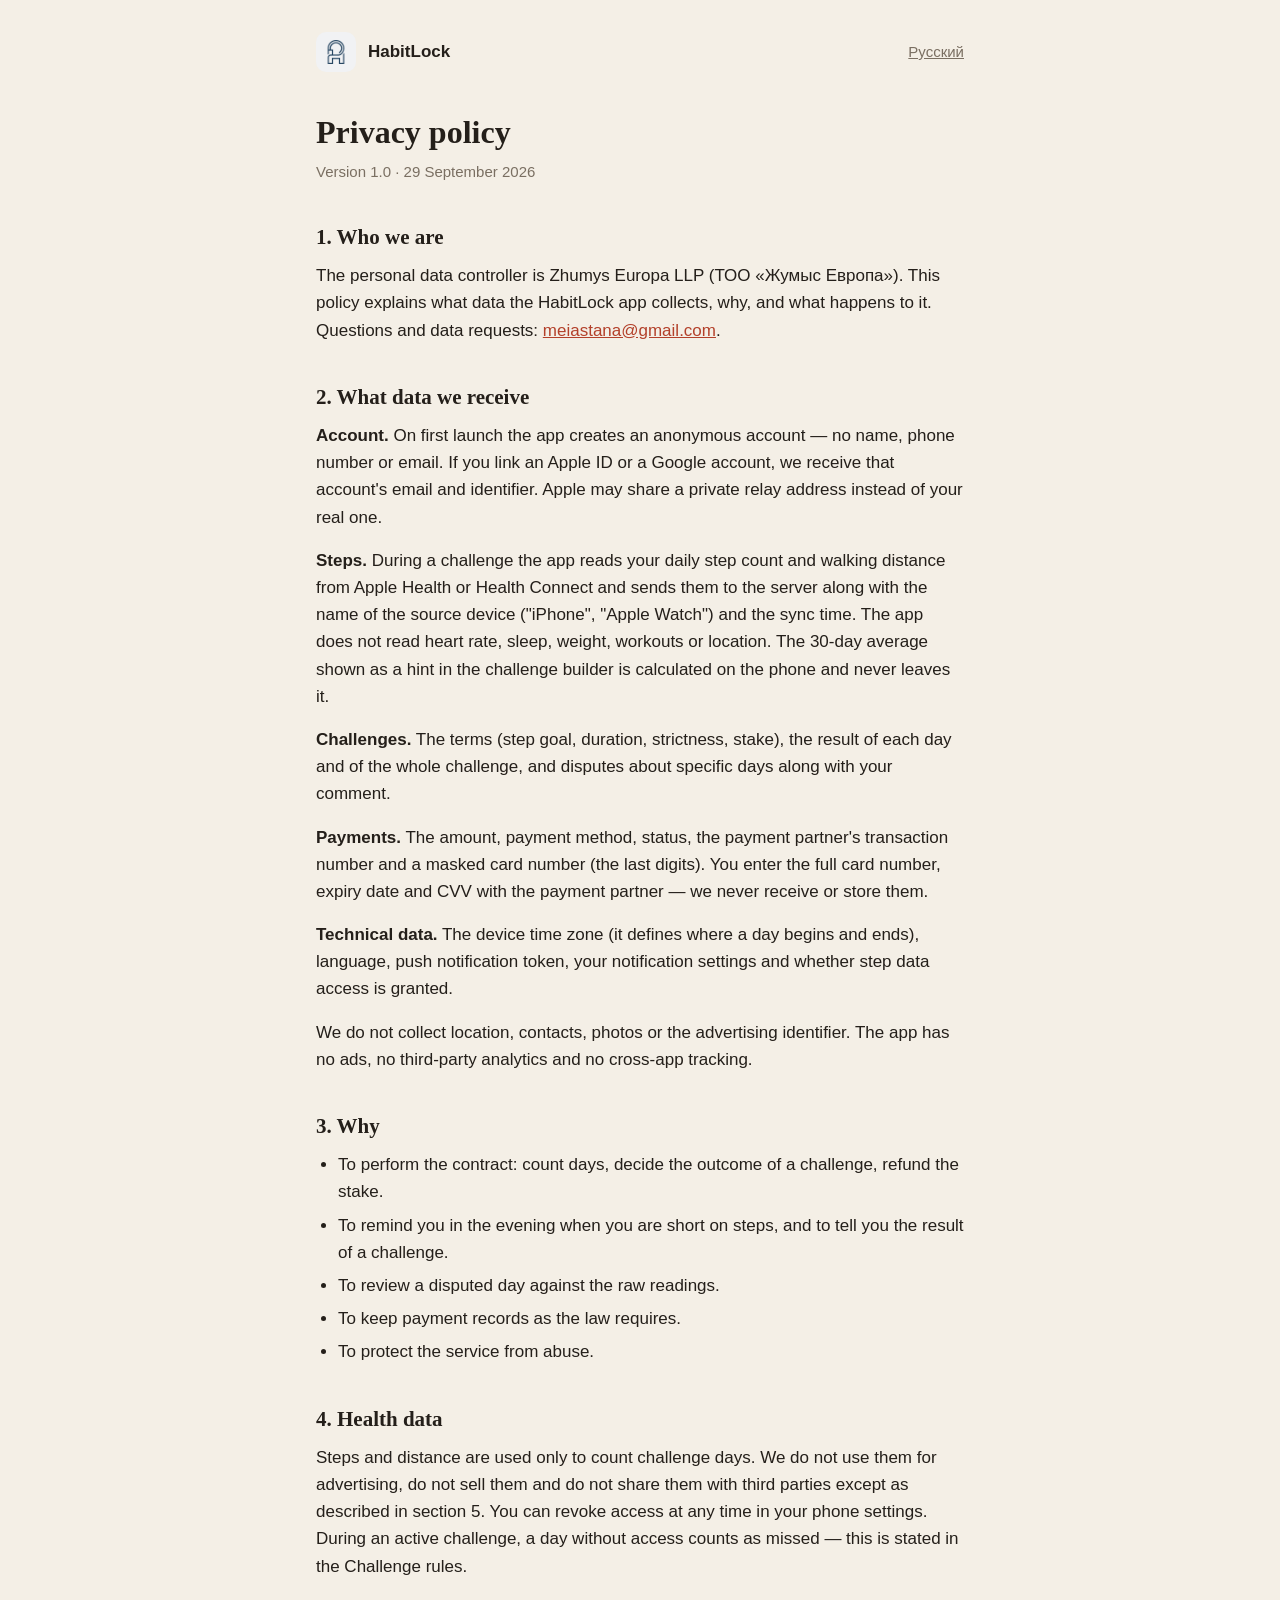
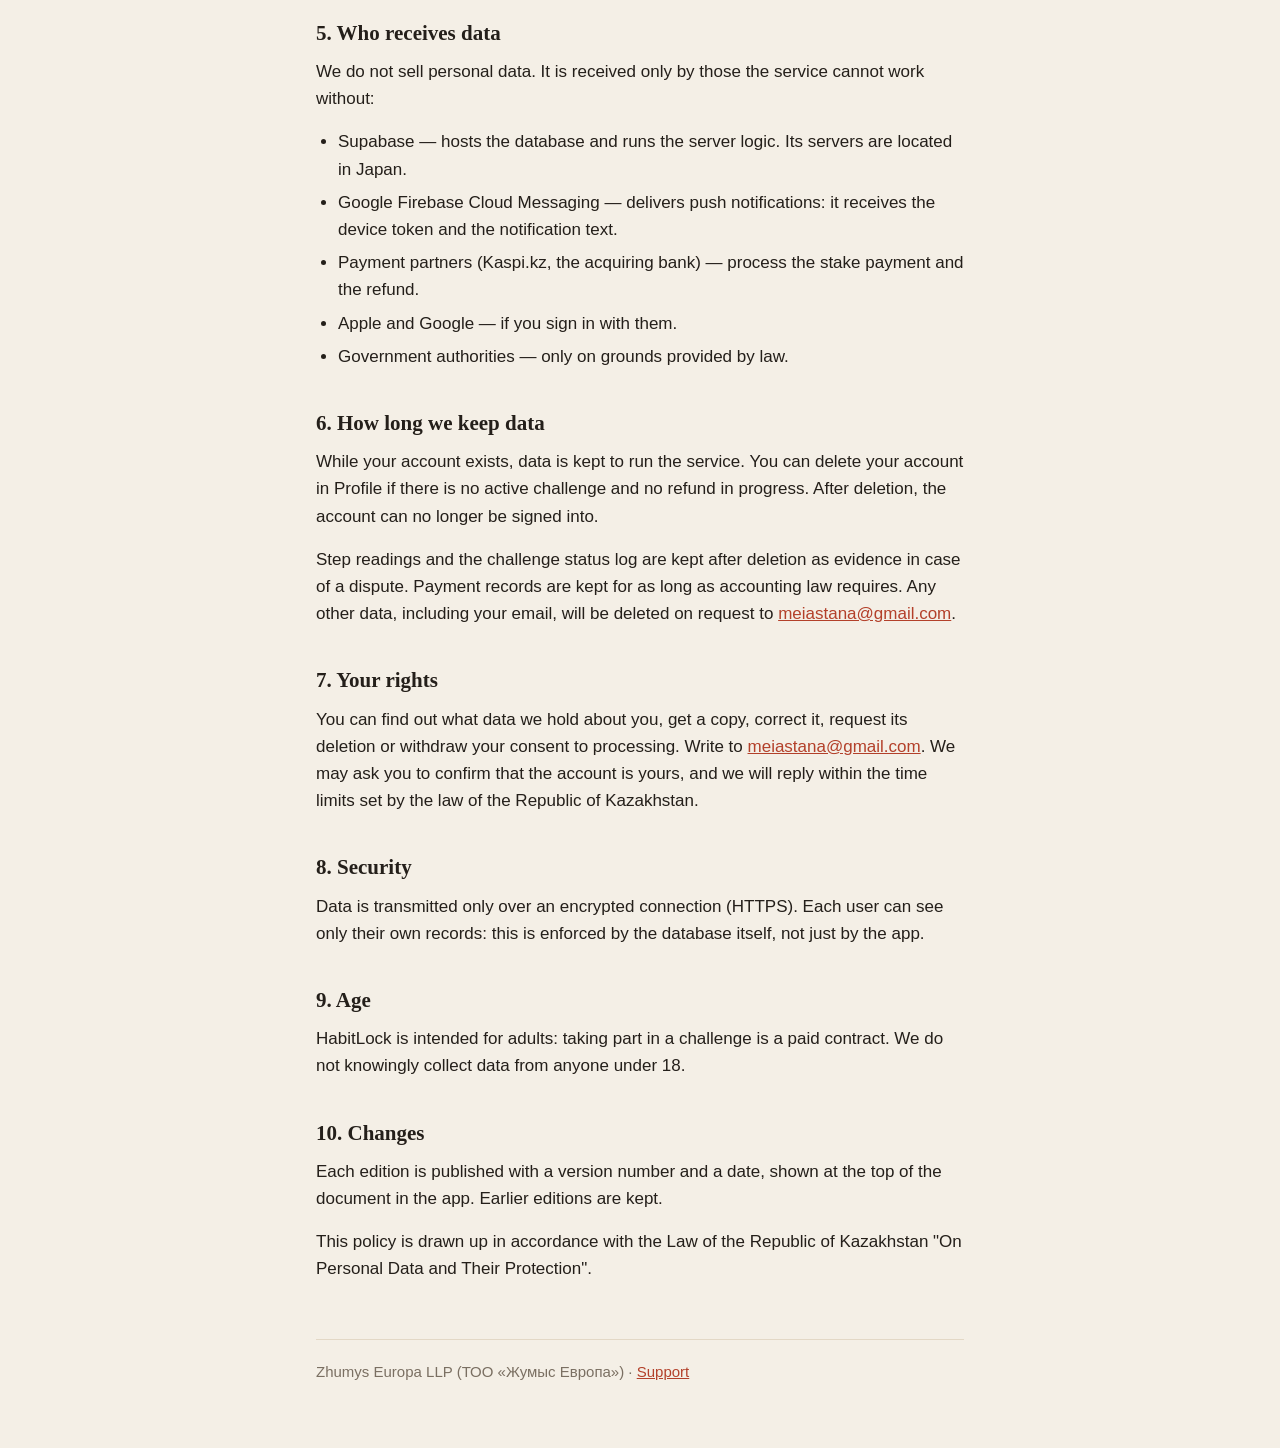
==== en/privacy/index.html @ 79a53b94 "Support page and privacy policy 1.0 Published from site/ of the app repository.  Co-Authored-By: Cla" ====
<!doctype html>
<html lang="en">
<head>
  <meta charset="utf-8">
  <meta name="viewport" content="width=device-width, initial-scale=1">
  <title>Privacy policy — HabitLock</title>
  <link rel="icon" href="../../icon.png">
  <link rel="stylesheet" href="../../style.css">
</head>
<body>
<main>
  <header>
    <a class="brand" href="../"><img src="../../icon.png" alt="">HabitLock</a>
    <a class="lang" href="../../privacy/" hreflang="ru">Русский</a>
  </header>

  <!-- Same text as in the app: supabase/migrations/20260929090000_privacy_policy.sql -->
  <h1>Privacy policy</h1>
  <p class="meta">Version 1.0 · 29 September 2026</p>

  <h2>1. Who we are</h2>
  <p>The personal data controller is Zhumys Europa LLP (ТОО «Жумыс Европа»). This policy explains what data the HabitLock app collects, why, and what happens to it. Questions and data requests: <a href="mailto:meiastana@gmail.com">meiastana@gmail.com</a>.</p>

  <h2>2. What data we receive</h2>
  <p><strong>Account.</strong> On first launch the app creates an anonymous account — no name, phone number or email. If you link an Apple ID or a Google account, we receive that account's email and identifier. Apple may share a private relay address instead of your real one.</p>
  <p><strong>Steps.</strong> During a challenge the app reads your daily step count and walking distance from Apple Health or Health Connect and sends them to the server along with the name of the source device ("iPhone", "Apple Watch") and the sync time. The app does not read heart rate, sleep, weight, workouts or location. The 30-day average shown as a hint in the challenge builder is calculated on the phone and never leaves it.</p>
  <p><strong>Challenges.</strong> The terms (step goal, duration, strictness, stake), the result of each day and of the whole challenge, and disputes about specific days along with your comment.</p>
  <p><strong>Payments.</strong> The amount, payment method, status, the payment partner's transaction number and a masked card number (the last digits). You enter the full card number, expiry date and CVV with the payment partner — we never receive or store them.</p>
  <p><strong>Technical data.</strong> The device time zone (it defines where a day begins and ends), language, push notification token, your notification settings and whether step data access is granted.</p>
  <p>We do not collect location, contacts, photos or the advertising identifier. The app has no ads, no third-party analytics and no cross-app tracking.</p>

  <h2>3. Why</h2>
  <ul>
    <li>To perform the contract: count days, decide the outcome of a challenge, refund the stake.</li>
    <li>To remind you in the evening when you are short on steps, and to tell you the result of a challenge.</li>
    <li>To review a disputed day against the raw readings.</li>
    <li>To keep payment records as the law requires.</li>
    <li>To protect the service from abuse.</li>
  </ul>

  <h2>4. Health data</h2>
  <p>Steps and distance are used only to count challenge days. We do not use them for advertising, do not sell them and do not share them with third parties except as described in section 5. You can revoke access at any time in your phone settings. During an active challenge, a day without access counts as missed — this is stated in the Challenge rules.</p>

  <h2>5. Who receives data</h2>
  <p>We do not sell personal data. It is received only by those the service cannot work without:</p>
  <ul>
    <li>Supabase — hosts the database and runs the server logic. Its servers are located in Japan.</li>
    <li>Google Firebase Cloud Messaging — delivers push notifications: it receives the device token and the notification text.</li>
    <li>Payment partners (Kaspi.kz, the acquiring bank) — process the stake payment and the refund.</li>
    <li>Apple and Google — if you sign in with them.</li>
    <li>Government authorities — only on grounds provided by law.</li>
  </ul>

  <h2>6. How long we keep data</h2>
  <p>While your account exists, data is kept to run the service. You can delete your account in Profile if there is no active challenge and no refund in progress. After deletion, the account can no longer be signed into.</p>
  <p>Step readings and the challenge status log are kept after deletion as evidence in case of a dispute. Payment records are kept for as long as accounting law requires. Any other data, including your email, will be deleted on request to <a href="mailto:meiastana@gmail.com">meiastana@gmail.com</a>.</p>

  <h2>7. Your rights</h2>
  <p>You can find out what data we hold about you, get a copy, correct it, request its deletion or withdraw your consent to processing. Write to <a href="mailto:meiastana@gmail.com">meiastana@gmail.com</a>. We may ask you to confirm that the account is yours, and we will reply within the time limits set by the law of the Republic of Kazakhstan.</p>

  <h2>8. Security</h2>
  <p>Data is transmitted only over an encrypted connection (HTTPS). Each user can see only their own records: this is enforced by the database itself, not just by the app.</p>

  <h2>9. Age</h2>
  <p>HabitLock is intended for adults: taking part in a challenge is a paid contract. We do not knowingly collect data from anyone under 18.</p>

  <h2>10. Changes</h2>
  <p>Each edition is published with a version number and a date, shown at the top of the document in the app. Earlier editions are kept.</p>
  <p>This policy is drawn up in accordance with the Law of the Republic of Kazakhstan "On Personal Data and Their Protection".</p>

  <footer>Zhumys Europa LLP (ТОО «Жумыс Европа») · <a href="../">Support</a></footer>
</main>
</body>
</html>
---- style.css ----
/* Цвета — те же, что в приложении (lib/ui/tokens/colors.dart). */
:root {
  --bg: #f4efe6;
  --card: #fbf8f2;
  --ink: #241f1a;
  --muted: #6b6055;
  --secondary: #7a6f62;
  --divider: #e3d8c6;
  --brick: #b3402a;
  color-scheme: light;
}

@media (prefers-color-scheme: dark) {
  :root {
    --bg: #17140f;
    --card: #201c16;
    --ink: #f0eae0;
    --muted: #c4b9aa;
    --secondary: #a2988a;
    --divider: #35302a;
    --brick: #e08063;
    color-scheme: dark;
  }
}

* {
  box-sizing: border-box;
}

body {
  margin: 0;
  background: var(--bg);
  color: var(--ink);
  font: 17px/1.6 -apple-system, BlinkMacSystemFont, "Segoe UI", Roboto,
    "Helvetica Neue", Arial, sans-serif;
  -webkit-text-size-adjust: 100%;
}

main {
  max-width: 680px;
  margin: 0 auto;
  padding: 32px 16px 64px;
}

header {
  display: flex;
  align-items: center;
  justify-content: space-between;
  gap: 16px;
  margin-bottom: 40px;
}

.brand {
  display: flex;
  align-items: center;
  gap: 12px;
  color: var(--ink);
  font-weight: 600;
  text-decoration: none;
}

.brand img {
  width: 40px;
  height: 40px;
  border-radius: 10px;
}

.lang {
  color: var(--secondary);
  font-size: 15px;
}

h1,
h2 {
  font-family: Georgia, "Times New Roman", serif;
  font-weight: 600;
  line-height: 1.25;
}

h1 {
  margin: 0 0 8px;
  font-size: 32px;
}

h2 {
  margin: 40px 0 12px;
  font-size: 21px;
}

p,
ul {
  margin: 0 0 16px;
}

ul {
  padding-left: 22px;
}

li {
  margin-bottom: 6px;
}

a {
  color: var(--brick);
}

.meta {
  color: var(--secondary);
  font-size: 15px;
}

.lead {
  color: var(--muted);
  font-size: 19px;
}

.card {
  margin: 24px 0;
  padding: 20px;
  border: 1px solid var(--divider);
  border-radius: 14px;
  background: var(--card);
}

.card p:last-child {
  margin-bottom: 0;
}

footer {
  margin-top: 56px;
  padding-top: 20px;
  border-top: 1px solid var(--divider);
  color: var(--secondary);
  font-size: 15px;
}
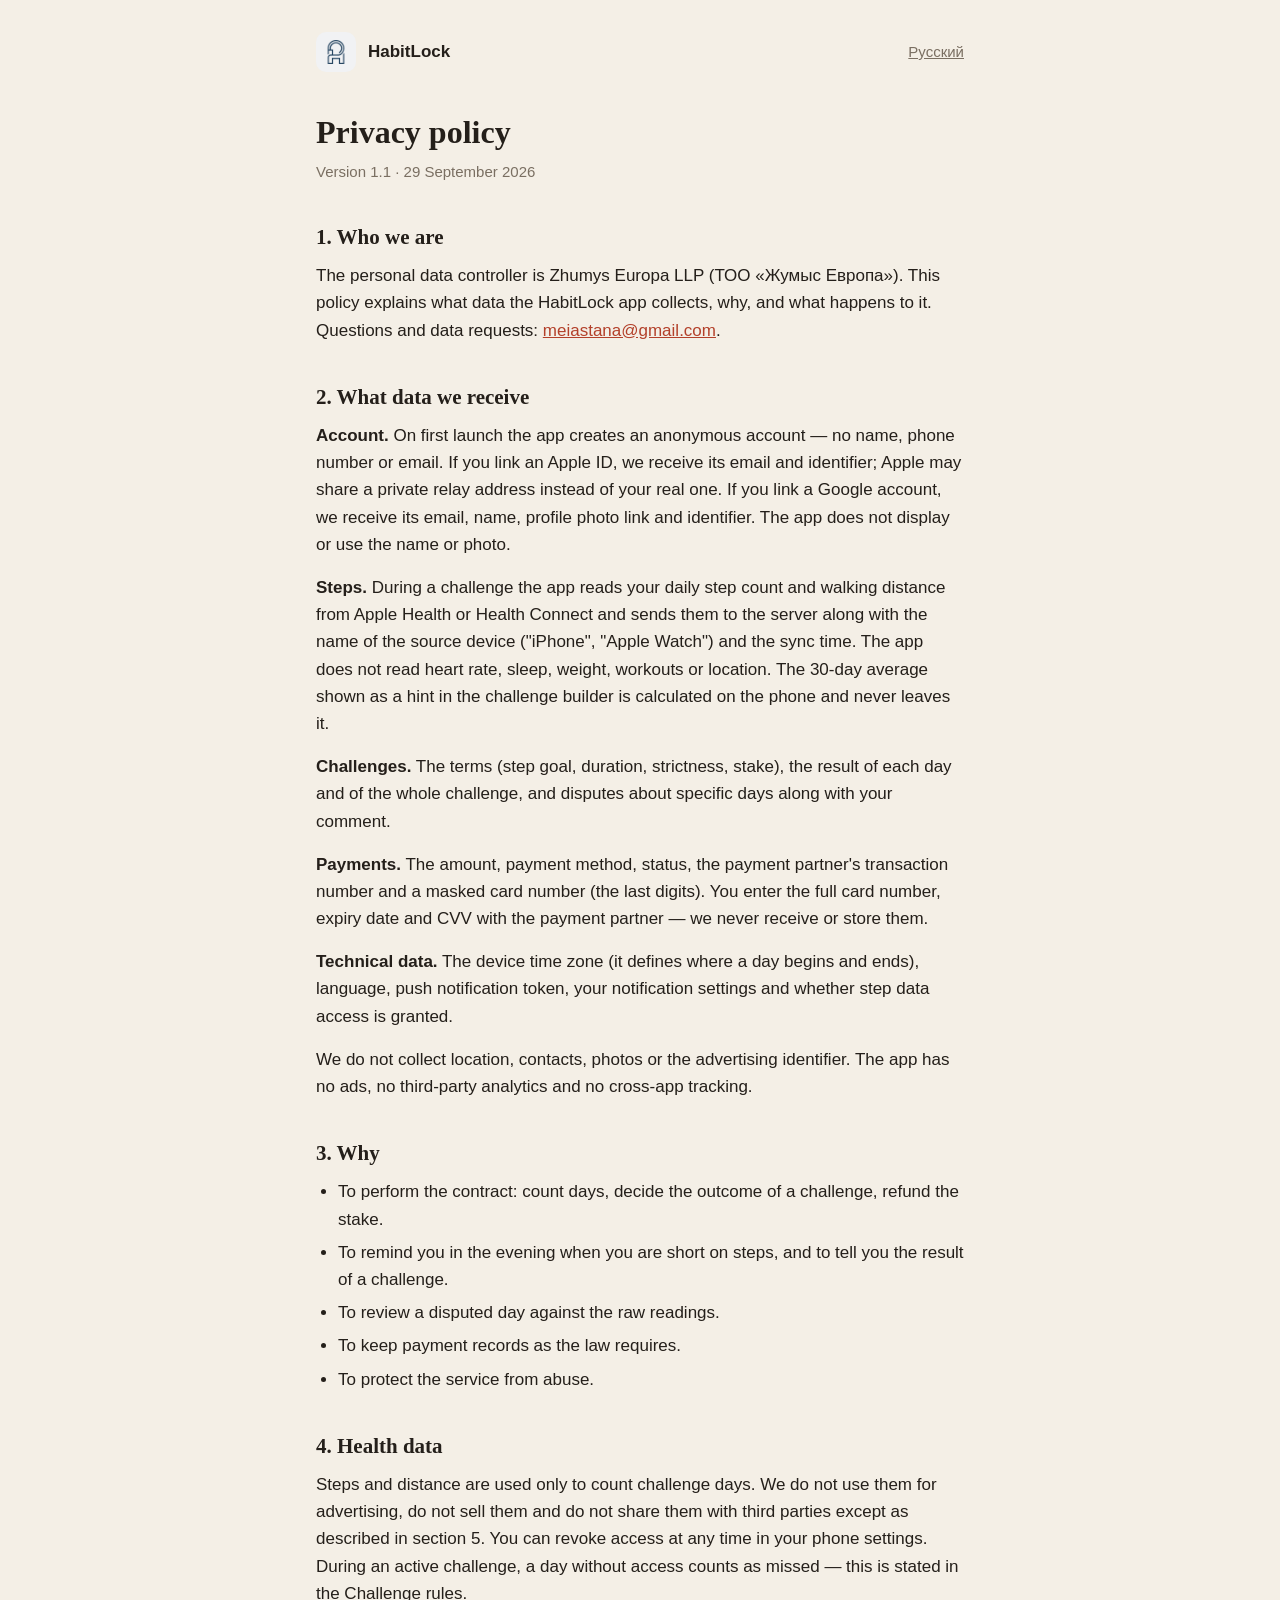
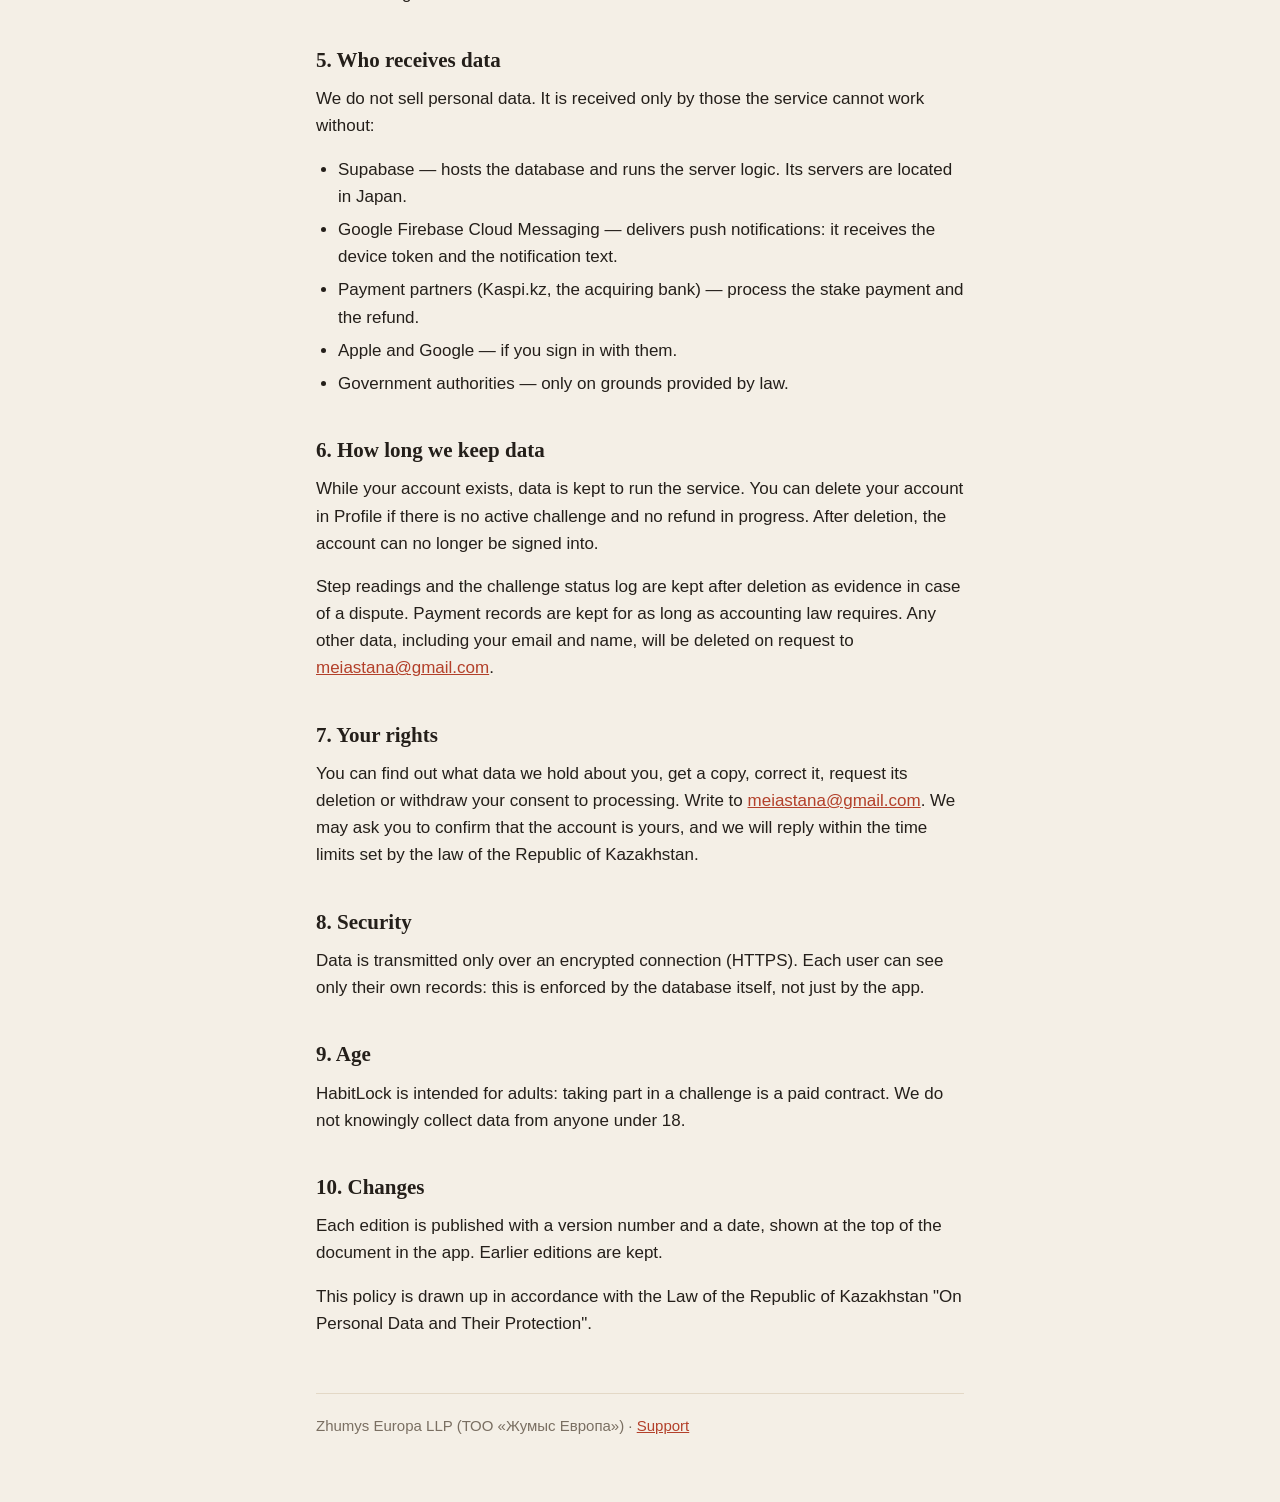
==== commit 107b80e9: "Privacy policy 1.1: what Google sign-in shares Google's ID token carries the name and profile photo " ====
--- a/en/privacy/index.html
+++ b/en/privacy/index.html
@@ -14,15 +14,15 @@
     <a class="lang" href="../../privacy/" hreflang="ru">Русский</a>
   </header>
 
-  <!-- Same text as in the app: supabase/migrations/20260929090000_privacy_policy.sql -->
+  <!-- Same text as in the app: supabase/migrations/20260929100000_privacy_policy_1_1.sql -->
   <h1>Privacy policy</h1>
-  <p class="meta">Version 1.0 · 29 September 2026</p>
+  <p class="meta">Version 1.1 · 29 September 2026</p>
 
   <h2>1. Who we are</h2>
   <p>The personal data controller is Zhumys Europa LLP (ТОО «Жумыс Европа»). This policy explains what data the HabitLock app collects, why, and what happens to it. Questions and data requests: <a href="mailto:meiastana@gmail.com">meiastana@gmail.com</a>.</p>
 
   <h2>2. What data we receive</h2>
-  <p><strong>Account.</strong> On first launch the app creates an anonymous account — no name, phone number or email. If you link an Apple ID or a Google account, we receive that account's email and identifier. Apple may share a private relay address instead of your real one.</p>
+  <p><strong>Account.</strong> On first launch the app creates an anonymous account — no name, phone number or email. If you link an Apple ID, we receive its email and identifier; Apple may share a private relay address instead of your real one. If you link a Google account, we receive its email, name, profile photo link and identifier. The app does not display or use the name or photo.</p>
   <p><strong>Steps.</strong> During a challenge the app reads your daily step count and walking distance from Apple Health or Health Connect and sends them to the server along with the name of the source device ("iPhone", "Apple Watch") and the sync time. The app does not read heart rate, sleep, weight, workouts or location. The 30-day average shown as a hint in the challenge builder is calculated on the phone and never leaves it.</p>
   <p><strong>Challenges.</strong> The terms (step goal, duration, strictness, stake), the result of each day and of the whole challenge, and disputes about specific days along with your comment.</p>
   <p><strong>Payments.</strong> The amount, payment method, status, the payment partner's transaction number and a masked card number (the last digits). You enter the full card number, expiry date and CVV with the payment partner — we never receive or store them.</p>
@@ -53,7 +53,7 @@
 
   <h2>6. How long we keep data</h2>
   <p>While your account exists, data is kept to run the service. You can delete your account in Profile if there is no active challenge and no refund in progress. After deletion, the account can no longer be signed into.</p>
-  <p>Step readings and the challenge status log are kept after deletion as evidence in case of a dispute. Payment records are kept for as long as accounting law requires. Any other data, including your email, will be deleted on request to <a href="mailto:meiastana@gmail.com">meiastana@gmail.com</a>.</p>
+  <p>Step readings and the challenge status log are kept after deletion as evidence in case of a dispute. Payment records are kept for as long as accounting law requires. Any other data, including your email and name, will be deleted on request to <a href="mailto:meiastana@gmail.com">meiastana@gmail.com</a>.</p>
 
   <h2>7. Your rights</h2>
   <p>You can find out what data we hold about you, get a copy, correct it, request its deletion or withdraw your consent to processing. Write to <a href="mailto:meiastana@gmail.com">meiastana@gmail.com</a>. We may ask you to confirm that the account is yours, and we will reply within the time limits set by the law of the Republic of Kazakhstan.</p>
